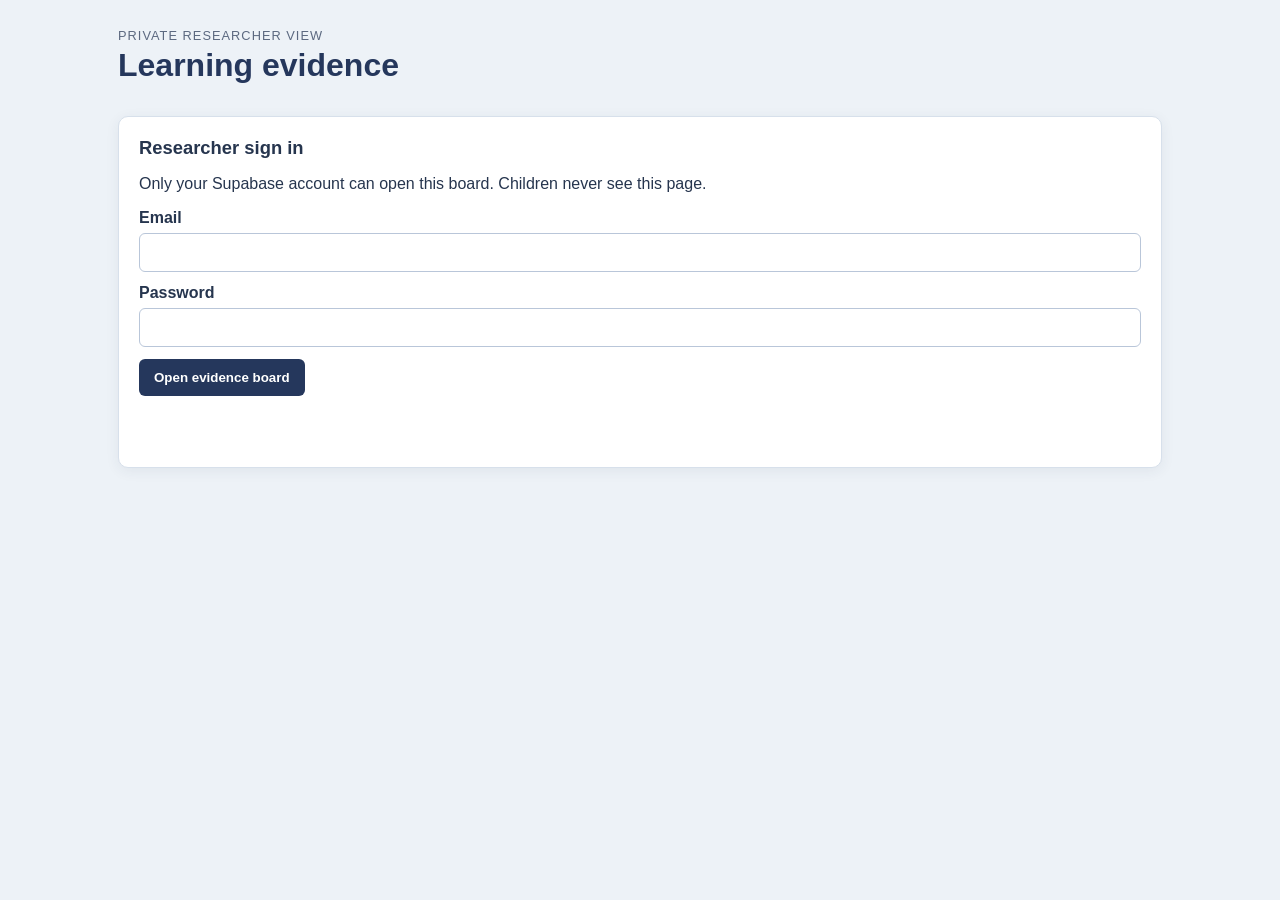
==== mobile-app/researcher.html @ 248600d9 "fixes" ====
<!doctype html>
<html lang="en">
<head>
  <meta charset="UTF-8">
  <meta name="viewport" content="width=device-width, initial-scale=1.0">
  <title>Research Evidence Board</title>
  <link rel="stylesheet" href="researcher.css">
</head>
<body>
  <main class="board">
    <header>
      <div><p class="eyebrow">Private researcher view</p><h1>Learning evidence</h1></div>
      <button id="sign-out" class="secondary hidden" type="button">Sign out</button>
    </header>
    <section id="login" class="panel">
      <h2>Researcher sign in</h2>
      <p>Only your Supabase account can open this board. Children never see this page.</p>
      <form id="login-form"><label>Email<input name="email" type="email" autocomplete="username" required></label><label>Password<input name="password" type="password" autocomplete="current-password" required></label><button class="primary">Open evidence board</button></form>
      <p id="login-error" class="error" role="alert"></p>
    </section>
    <section id="dashboard" class="hidden">
      <div id="stats" class="stats"></div>
      <section class="panel"><h2>Before and after averages</h2><p class="legend"><span class="before"></span> Before <span class="after"></span> After</p><div id="charts"></div></section>
      <section class="panel"><div class="panel-heading"><h2>Anonymous participants</h2><button id="download-csv" class="secondary" type="button">Download CSV</button></div><div class="table-wrap"><table><thead><tr><th>Participant ID</th><th>Before total</th><th>After total</th><th>Before confidence</th><th>After confidence</th><th>Experiments</th><th>Reflections</th></tr></thead><tbody id="participants"></tbody></table></div></section>
      <p id="board-error" class="error" role="alert"></p>
    </section>
  </main>
  <script src="config.js"></script>
  <script src="researcher.js"></script>
</body>
</html>
---- mobile-app/researcher.css ----
:root { font-family: Arial, Helvetica, sans-serif; color: #26354e; background: #edf2f7; }
* { box-sizing: border-box; }
body { margin: 0; }
.board { max-width: 1080px; margin: auto; padding: 28px 18px 60px; }
header { display: flex; align-items: center; justify-content: space-between; gap: 18px; margin-bottom: 24px; }
h1, h2 { margin: 0 0 8px; } h1 { color: #25375c; } h2 { font-size: 1.15rem; }
.eyebrow { margin: 0 0 4px; color: #5c6980; font-size: .8rem; text-transform: uppercase; letter-spacing: .08em; }
.panel { background: white; border: 1px solid #d7e0eb; border-radius: 10px; padding: 20px; margin-bottom: 18px; box-shadow: 0 3px 14px #24375c12; }
.hidden { display: none !important; }
label { display: block; font-weight: bold; margin: 12px 0; } input { display: block; width: 100%; padding: 11px; margin-top: 6px; border: 1px solid #b9c6d9; border-radius: 6px; }
button { cursor: pointer; border-radius: 6px; padding: 11px 15px; font-weight: bold; border: 1px solid #aebdd4; } .primary { color: white; background: #25375c; border: 0; } .secondary { color: #25375c; background: white; }
.error { color: #a32929; min-height: 1.2em; } .stats { display: grid; grid-template-columns: repeat(3, 1fr); gap: 12px; margin-bottom: 18px; } .stat { background: #fff8df; padding: 16px; border-radius: 8px; display: flex; justify-content: space-between; gap: 12px; }
.legend { color: #5c6980; } .legend span { display: inline-block; width: 12px; height: 12px; margin: 0 4px 0 12px; border-radius: 2px; } .legend .before { background: #25375c; } .legend .after { background: #72b4a0; }
.chart-row { margin: 18px 0; } .chart-row strong { display: block; margin-bottom: 6px; } .bars { height: 18px; background: #e6ebf3; border-radius: 9px; overflow: hidden; position: relative; } .bars i, .bars b { display: block; height: 50%; position: absolute; left: 0; } .bars i { top: 0; background: #25375c; } .bars b { bottom: 0; background: #72b4a0; } .chart-row small { color: #5c6980; }
.panel-heading { display: flex; align-items: center; justify-content: space-between; gap: 12px; } .table-wrap { overflow-x: auto; } table { width: 100%; border-collapse: collapse; min-width: 760px; } th, td { text-align: left; padding: 10px; border-bottom: 1px solid #dce3ee; } th { color: #5c6980; font-size: .85rem; }
@media (max-width: 650px) { .stats { grid-template-columns: 1fr; } .panel-heading { align-items: flex-start; flex-direction: column; } }
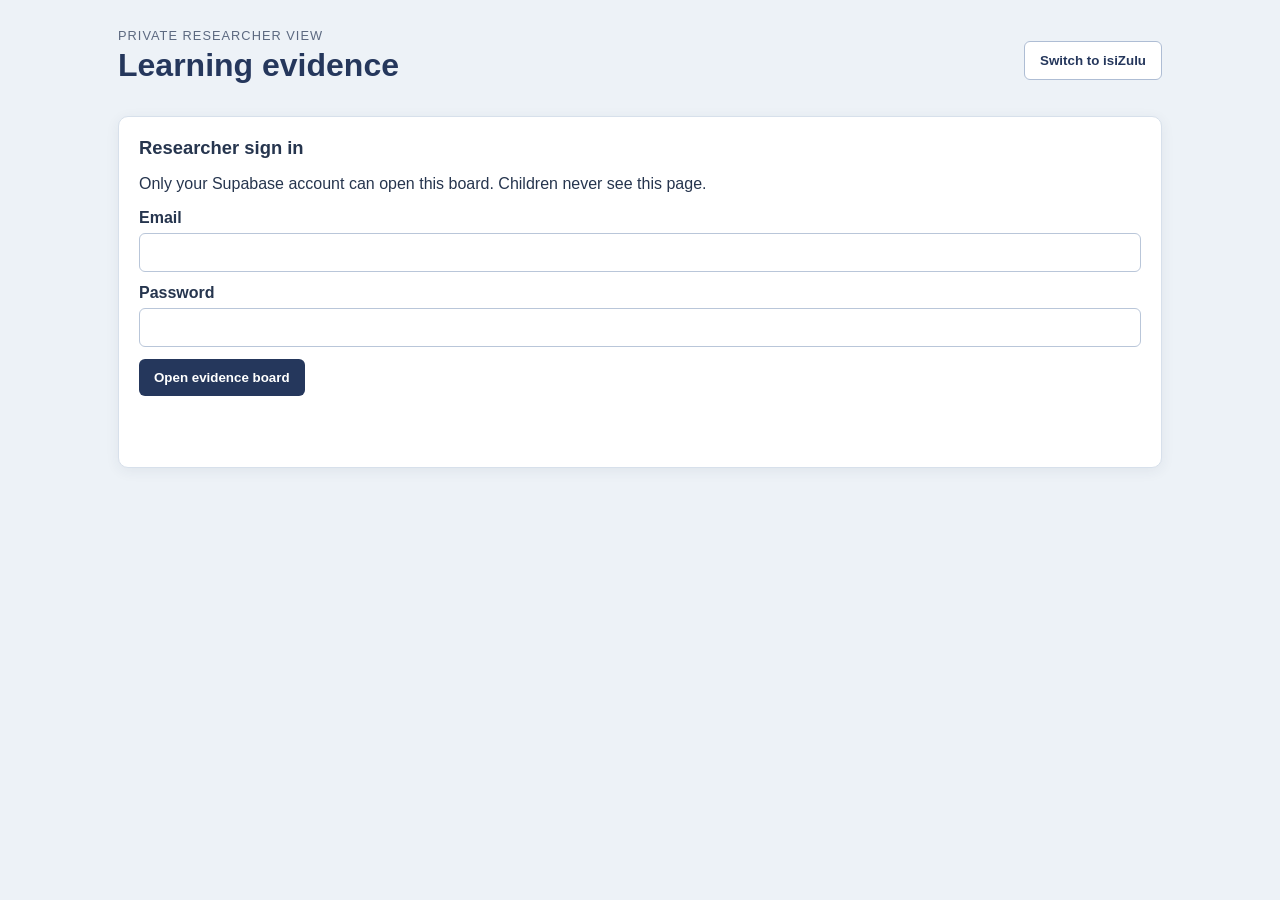
==== commit a274f190: "change the language toggle button text to isiZulu" ====
--- a/mobile-app/researcher.html
+++ b/mobile-app/researcher.html
@@ -10,7 +10,7 @@
   <main class="board">
     <header>
       <div><p class="eyebrow">Private researcher view</p><h1>Learning evidence</h1></div>
-      <button id="sign-out" class="secondary hidden" type="button">Sign out</button>
+      <div class="header-actions"><button id="language-toggle" class="secondary" type="button">Shintshela esiZulwini</button><button id="sign-out" class="secondary hidden" type="button">Sign out</button></div>
     </header>
     <section id="login" class="panel">
       <h2>Researcher sign in</h2>
--- a/mobile-app/researcher.css
+++ b/mobile-app/researcher.css
@@ -3,6 +3,7 @@
 body { margin: 0; }
 .board { max-width: 1080px; margin: auto; padding: 28px 18px 60px; }
 header { display: flex; align-items: center; justify-content: space-between; gap: 18px; margin-bottom: 24px; }
+.header-actions { display: flex; align-items: center; gap: 8px; }
 h1, h2 { margin: 0 0 8px; } h1 { color: #25375c; } h2 { font-size: 1.15rem; }
 .eyebrow { margin: 0 0 4px; color: #5c6980; font-size: .8rem; text-transform: uppercase; letter-spacing: .08em; }
 .panel { background: white; border: 1px solid #d7e0eb; border-radius: 10px; padding: 20px; margin-bottom: 18px; box-shadow: 0 3px 14px #24375c12; }
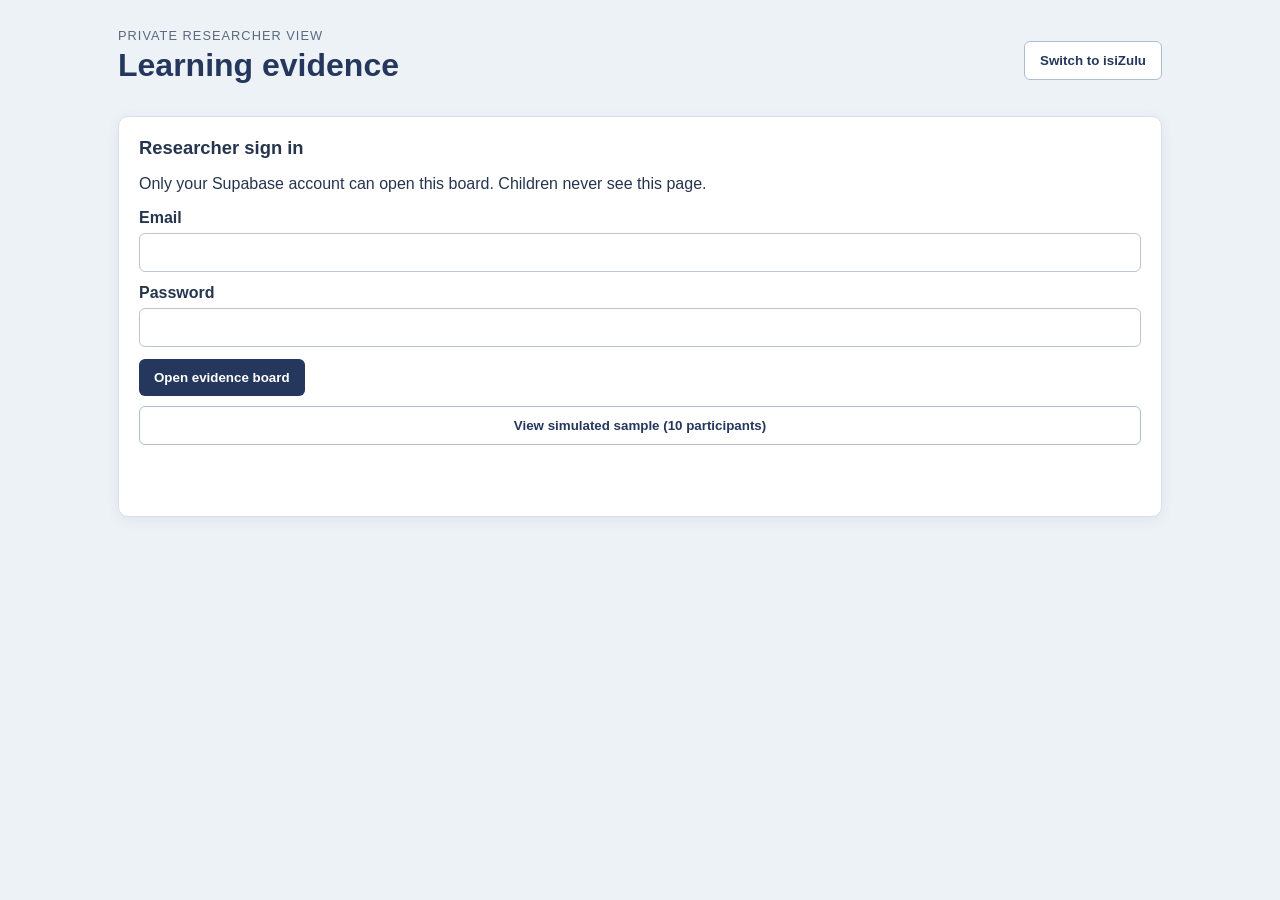
==== commit 4078f3a0: "added" ====
--- a/mobile-app/researcher.html
+++ b/mobile-app/researcher.html
@@ -16,9 +16,12 @@
       <h2>Researcher sign in</h2>
       <p>Only your Supabase account can open this board. Children never see this page.</p>
       <form id="login-form"><label>Email<input name="email" type="email" autocomplete="username" required></label><label>Password<input name="password" type="password" autocomplete="current-password" required></label><button class="primary">Open evidence board</button></form>
+      <button id="show-demo" class="secondary" type="button">View simulated sample (10 participants)</button>
       <p id="login-error" class="error" role="alert"></p>
     </section>
     <section id="dashboard" class="hidden">
+      <div id="demo-banner" class="demo-banner hidden" role="status">SIMULATED DEMONSTRATION DATA — NOT REAL PARTICIPANT RESULTS. Each participant's total learning-behaviour score and confidence increase by less than 50% from their own starting score.</div>
+      <button id="exit-demo" class="secondary hidden" type="button">Back to researcher sign in</button>
       <div id="stats" class="stats"></div>
       <section class="panel"><h2>Before and after averages</h2><p class="legend"><span class="before"></span> Before <span class="after"></span> After</p><div id="charts"></div></section>
       <section class="panel"><div class="panel-heading"><h2>Anonymous participants</h2><button id="download-csv" class="secondary" type="button">Download CSV</button></div><div class="table-wrap"><table><thead><tr><th>Participant ID</th><th>Before total</th><th>After total</th><th>Before confidence</th><th>After confidence</th><th>Experiments</th><th>Reflections</th></tr></thead><tbody id="participants"></tbody></table></div></section>
--- a/mobile-app/researcher.css
+++ b/mobile-app/researcher.css
@@ -7,8 +7,10 @@
 h1, h2 { margin: 0 0 8px; } h1 { color: #25375c; } h2 { font-size: 1.15rem; }
 .eyebrow { margin: 0 0 4px; color: #5c6980; font-size: .8rem; text-transform: uppercase; letter-spacing: .08em; }
 .panel { background: white; border: 1px solid #d7e0eb; border-radius: 10px; padding: 20px; margin-bottom: 18px; box-shadow: 0 3px 14px #24375c12; }
+.demo-banner { background: #fff0bd; border: 2px solid #9a6d00; color: #503800; border-radius: 8px; padding: 14px 16px; margin-bottom: 14px; font-weight: bold; line-height: 1.45; }
 .hidden { display: none !important; }
 label { display: block; font-weight: bold; margin: 12px 0; } input { display: block; width: 100%; padding: 11px; margin-top: 6px; border: 1px solid #b9c6d9; border-radius: 6px; }
+form + #show-demo { width: 100%; margin-top: 10px; }
 button { cursor: pointer; border-radius: 6px; padding: 11px 15px; font-weight: bold; border: 1px solid #aebdd4; } .primary { color: white; background: #25375c; border: 0; } .secondary { color: #25375c; background: white; }
 .error { color: #a32929; min-height: 1.2em; } .stats { display: grid; grid-template-columns: repeat(3, 1fr); gap: 12px; margin-bottom: 18px; } .stat { background: #fff8df; padding: 16px; border-radius: 8px; display: flex; justify-content: space-between; gap: 12px; }
 .legend { color: #5c6980; } .legend span { display: inline-block; width: 12px; height: 12px; margin: 0 4px 0 12px; border-radius: 2px; } .legend .before { background: #25375c; } .legend .after { background: #72b4a0; }
